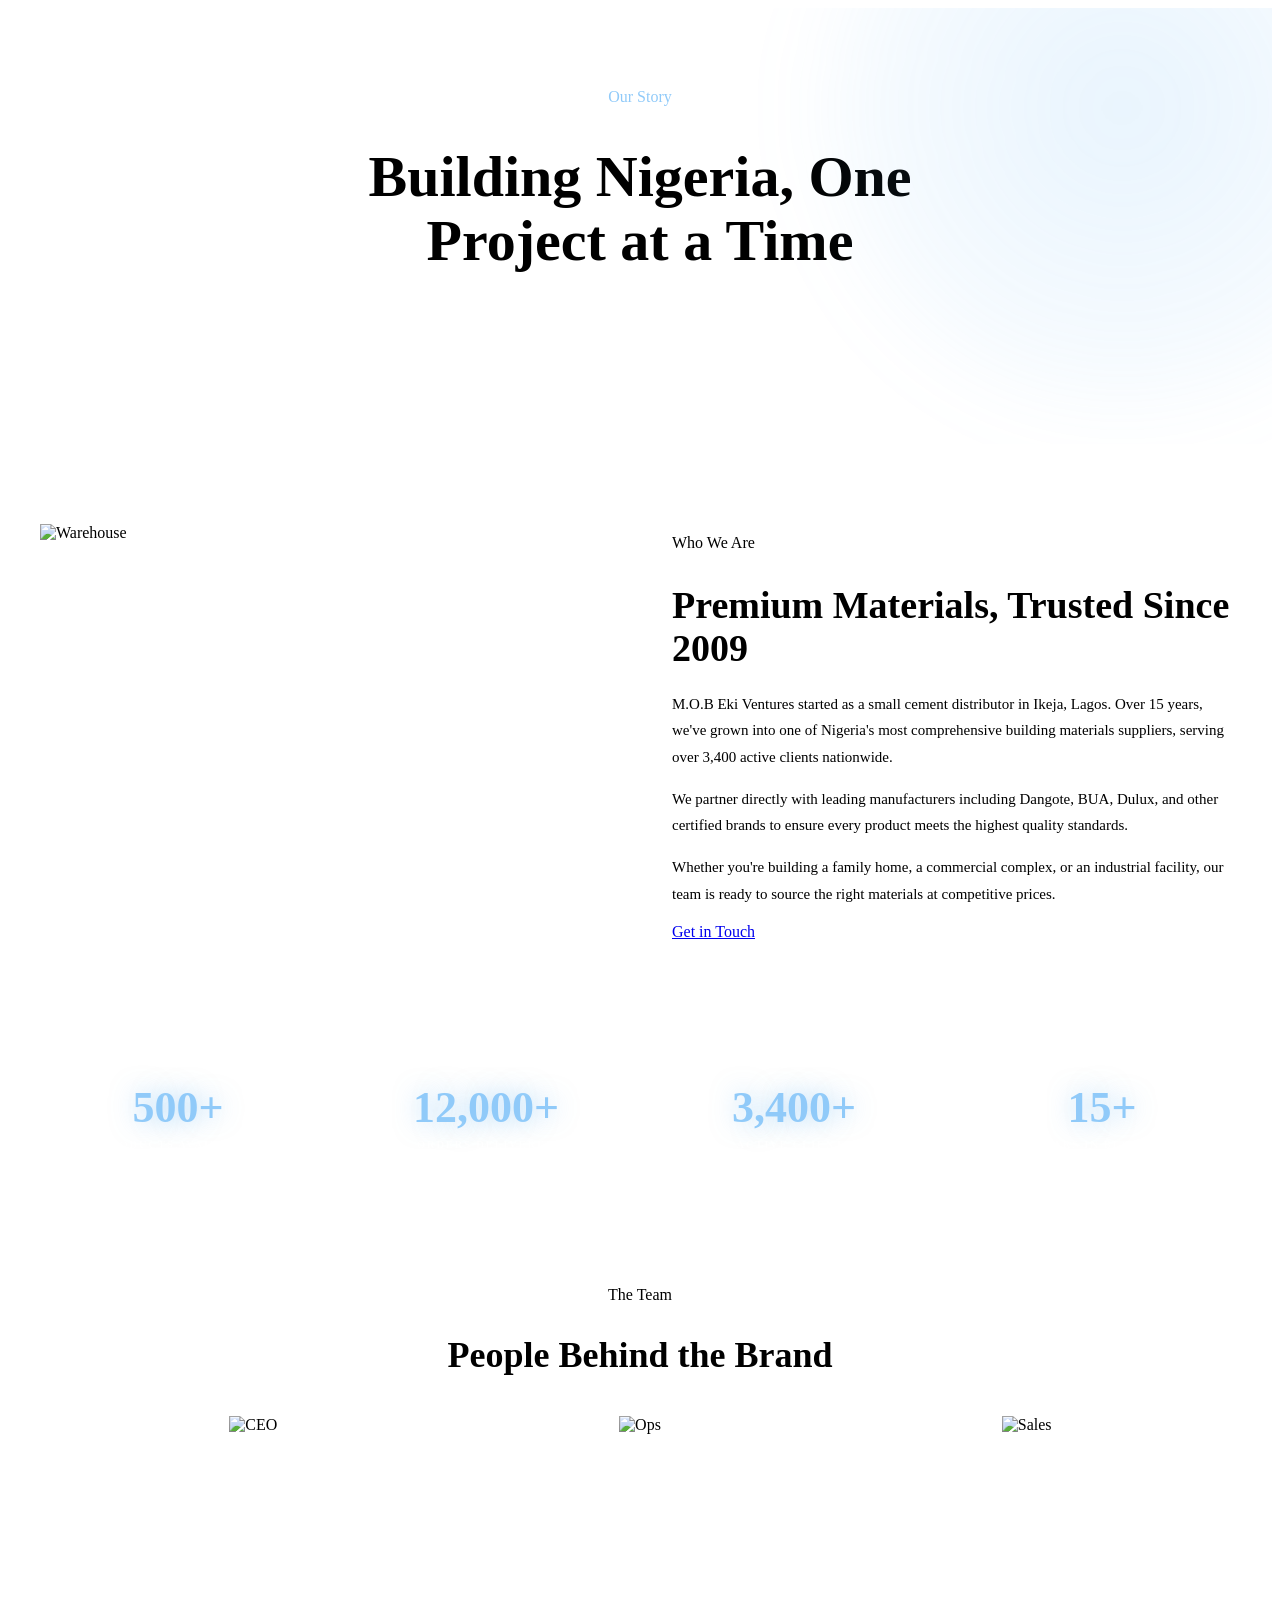
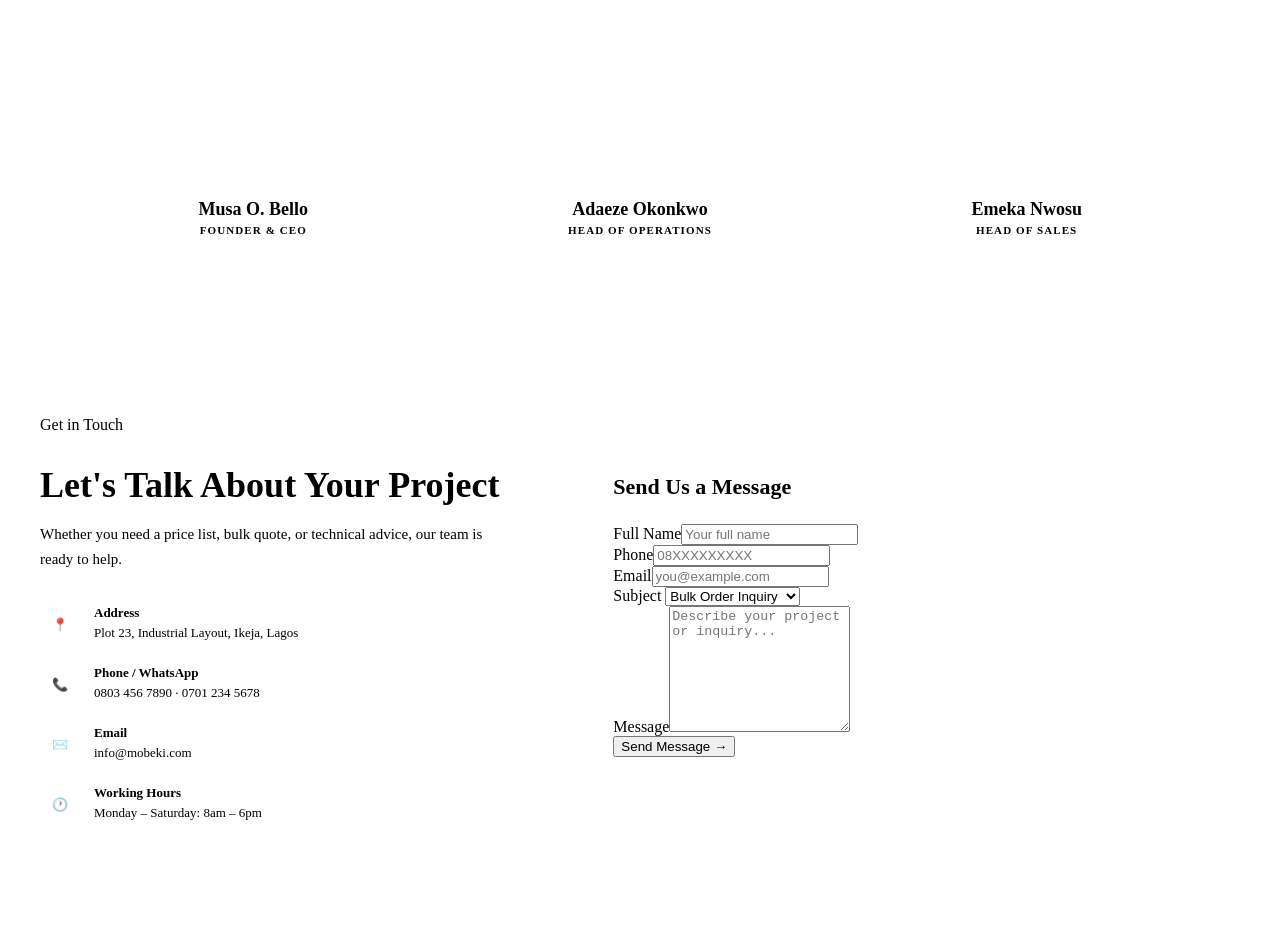
==== public/about.html @ 8f4d7f5a "first commit" ====
<!DOCTYPE html>
<html lang="en">
<head>
  <meta charset="UTF-8">
  <meta name="viewport" content="width=device-width, initial-scale=1.0">
  <title>About Us — M.O.B Eki Ventures</title>
  <link rel="stylesheet" href="../styles/main.css">
  <style>
    .about-hero { background: linear-gradient(135deg,var(--blue-dark) 0%,var(--blue-mid) 100%); padding: 80px 0; position: relative; overflow: hidden; }
    .about-hero-bg { position: absolute; inset: 0; background-image: url('https://images.unsplash.com/photo-1504307651254-35680f356dfd?w=1400&q=80'); background-size: cover; opacity: 0.08; }
    .about-hero-inner { position: relative; max-width: 720px; margin: 0 auto; padding: 0 32px; text-align: center; }
    .about-hero-inner h1 { font-family: var(--font-display); font-size: clamp(34px,5vw,58px); font-weight: 700; color: var(--white); line-height: 1.1; margin-bottom: 20px; }
    .about-hero-inner p { font-size: 16px; color: rgba(255,255,255,0.8); line-height: 1.75; }
    .story-section { padding: 80px 0; background: var(--white); }
    .story-grid { display: grid; grid-template-columns: 1fr 1fr; gap: 64px; align-items: center; max-width: 1280px; margin: 0 auto; padding: 0 32px; }
    .story-img { border-radius: var(--radius-lg); overflow: hidden; aspect-ratio: 4/3; box-shadow: var(--shadow-md); }
    .story-img img { width: 100%; height: 100%; object-fit: cover; }
    .story-content h2 { font-family: var(--font-display); font-size: clamp(26px,3vw,38px); font-weight: 700; margin-bottom: 20px; line-height: 1.15; }
    .story-content p { font-size: 15px; color: var(--text-muted); line-height: 1.75; margin-bottom: 16px; }
    .stats-strip { background: linear-gradient(135deg,var(--blue-dark) 0%,var(--blue) 100%); padding: 56px 0; }
    .stats-strip-inner { display: grid; grid-template-columns: repeat(4,1fr); gap: 32px; max-width: 1280px; margin: 0 auto; padding: 0 32px; text-align: center; }
    .stat-item-num { font-size: 44px; font-weight: 800; color: #90caf9; line-height: 1; margin-bottom: 8px; }
    .stat-item-label { font-size: 11px; font-weight: 700; letter-spacing: .14em; text-transform: uppercase; color: rgba(255,255,255,0.7); }
    .team-section { padding: 80px 0; background: var(--light-bg); }
    .team-grid { display: grid; grid-template-columns: repeat(3,1fr); gap: 24px; max-width: 1280px; margin: 0 auto; padding: 0 32px; }
    .team-card { background: var(--white); border: 1.5px solid var(--border); border-radius: var(--radius-lg); overflow: hidden; text-align: center; transition: all .25s cubic-bezier(.34,1.56,.64,1); }
    .team-card:hover { transform: translateY(-6px); box-shadow: var(--shadow-md); border-color: var(--blue-light); }
    .team-card-img { aspect-ratio: 1; overflow: hidden; background: var(--blue-pale); }
    .team-card-img img { width: 100%; height: 100%; object-fit: cover; transition: transform .4s; }
    .team-card:hover .team-card-img img { transform: scale(1.06); }
    .team-card-body { padding: 20px; }
    .team-name { font-family: var(--font-display); font-size: 18px; font-weight: 700; margin-bottom: 4px; }
    .team-role { font-size: 11px; font-weight: 700; letter-spacing: .1em; text-transform: uppercase; color: var(--blue-mid); }
    .contact-section { padding: 80px 0; background: var(--white); }
    .contact-grid { display: grid; grid-template-columns: 1fr 1.4fr; gap: 64px; max-width: 1280px; margin: 0 auto; padding: 0 32px; }
    .contact-info h2 { font-family: var(--font-display); font-size: 36px; font-weight: 700; margin-bottom: 16px; }
    .contact-info p { font-size: 15px; color: var(--text-muted); line-height: 1.7; margin-bottom: 32px; }
    .contact-detail { display: flex; gap: 14px; margin-bottom: 20px; align-items: flex-start; }
    .contact-icon { font-size: 20px; flex-shrink: 0; width: 40px; height: 40px; background: var(--blue-pale); border-radius: 50%; display: flex; align-items: center; justify-content: center; }
    .contact-detail strong { display: block; font-size: 13px; font-weight: 700; margin-bottom: 2px; color: var(--text-dark); }
    .contact-detail span { font-size: 13px; color: var(--text-muted); }
    .contact-form { background: var(--white); border: 1.5px solid var(--border); border-radius: var(--radius-lg); padding: 36px; box-shadow: var(--shadow-sm); }
    .contact-form h3 { font-family: var(--font-display); font-size: 22px; font-weight: 700; margin-bottom: 24px; }
    textarea.form-input { min-height: 120px; resize: vertical; }
    /* Hero orbs */
    .about-hero{position:relative;overflow:hidden}
    .about-hero::after{content:'';position:absolute;width:600px;height:600px;background:radial-gradient(circle,rgba(100,181,246,.15),transparent);border-radius:50%;top:-200px;right:-150px;filter:blur(40px);pointer-events:none}
    /* Story img 3D */
    .story-img{transition:transform .4s,box-shadow .4s;transform-style:preserve-3d}
    .story-img:hover{transform:perspective(800px) rotateY(-4deg) rotateX(2deg) scale(1.01);box-shadow:var(--shadow-3d)}
    /* Stats strip enhanced */
    .stats-strip{position:relative;overflow:hidden}
    .stats-strip::before{content:'';position:absolute;inset:0;background:url("data:image/svg+xml,%3Csvg width='60' height='60' viewBox='0 0 60 60' xmlns='http://www.w3.org/2000/svg'%3E%3Cg fill='none'%3E%3Cg fill='%23ffffff' fill-opacity='0.03'%3E%3Cpath d='M36 34v-4h-2v4h-4v2h4v4h2v-4h4v-2h-4zm0-30V0h-2v4h-4v2h4v4h2V6h4V4h-4z'/%3E%3C/g%3E%3C/g%3E%3C/svg%3E")}
    .stat-item-num{text-shadow:0 0 24px rgba(100,181,246,.5)}
    /* Team cards 3D */
    .team-card{transform-style:preserve-3d}
    .team-card:hover{transform:translateY(-10px) rotateX(4deg) scale(1.02);box-shadow:var(--shadow-3d)}
    /* Contact icon 3D */
    .contact-icon{transition:transform .3s cubic-bezier(.34,1.56,.64,1),box-shadow .3s}
    .contact-detail:hover .contact-icon{transform:perspective(300px) rotateY(15deg) scale(1.1);box-shadow:0 4px 16px rgba(21,101,192,.25)}
    /* Contact form glass */
    .contact-form{backdrop-filter:blur(16px);background:rgba(255,255,255,.92)}

  </style>
</head>
<body>
<div id="site-header"></div>
<div class="about-hero">
  <div class="about-hero-bg"></div>
  <div class="about-hero-inner">
    <span class="section-label" style="color:#90caf9;justify-content:center;display:flex;margin-bottom:12px">Our Story</span>
    <h1>Building Nigeria, One Project at a Time</h1>
    <p>Since 2009, M.O.B Eki Ventures has been the trusted partner for construction professionals and homebuilders across Nigeria.</p>
  </div>
</div>
<section class="story-section">
  <div class="story-grid">
    <div class="story-img"><img src="https://images.unsplash.com/photo-1504328345606-18bbc8c9d7d1?w=700&q=80" alt="Warehouse"></div>
    <div class="story-content">
      <span class="section-label">Who We Are</span>
      <h2>Premium Materials, Trusted Since 2009</h2>
      <p>M.O.B Eki Ventures started as a small cement distributor in Ikeja, Lagos. Over 15 years, we've grown into one of Nigeria's most comprehensive building materials suppliers, serving over 3,400 active clients nationwide.</p>
      <p>We partner directly with leading manufacturers including Dangote, BUA, Dulux, and other certified brands to ensure every product meets the highest quality standards.</p>
      <p>Whether you're building a family home, a commercial complex, or an industrial facility, our team is ready to source the right materials at competitive prices.</p>
      <a href="#contact" class="btn btn-primary" style="margin-top:8px">Get in Touch</a>
    </div>
  </div>
</section>
<section class="stats-strip">
  <div class="stats-strip-inner">
    <div><div class="stat-item-num">500+</div><div class="stat-item-label">Products Available</div></div>
    <div><div class="stat-item-num">12,000+</div><div class="stat-item-label">Orders Delivered</div></div>
    <div><div class="stat-item-num">3,400+</div><div class="stat-item-label">Active Clients</div></div>
    <div><div class="stat-item-num">15+</div><div class="stat-item-label">Years in Business</div></div>
  </div>
</section>
<section class="team-section">
  <div style="max-width:1280px;margin:0 auto;padding:0 32px">
    <div style="text-align:center;margin-bottom:40px">
      <span class="section-label">The Team</span>
      <h2 style="font-family:var(--font-display);font-size:36px;font-weight:700">People Behind the Brand</h2>
    </div>
    <div class="team-grid">
      <div class="team-card"><div class="team-card-img"><img src="https://images.unsplash.com/photo-1507003211169-0a1dd7228f2d?w=400&q=80" alt="CEO"></div><div class="team-card-body"><div class="team-name">Musa O. Bello</div><div class="team-role">Founder & CEO</div></div></div>
      <div class="team-card"><div class="team-card-img"><img src="https://images.unsplash.com/photo-1573497019940-1c28c88b4f3e?w=400&q=80" alt="Ops"></div><div class="team-card-body"><div class="team-name">Adaeze Okonkwo</div><div class="team-role">Head of Operations</div></div></div>
      <div class="team-card"><div class="team-card-img"><img src="https://images.unsplash.com/photo-1472099645785-5658abf4ff4e?w=400&q=80" alt="Sales"></div><div class="team-card-body"><div class="team-name">Emeka Nwosu</div><div class="team-role">Head of Sales</div></div></div>
    </div>
  </div>
</section>
<section class="contact-section" id="contact">
  <div class="contact-grid">
    <div class="contact-info">
      <span class="section-label">Get in Touch</span>
      <h2>Let's Talk About Your Project</h2>
      <p>Whether you need a price list, bulk quote, or technical advice, our team is ready to help.</p>
      <div class="contact-detail"><span class="contact-icon">📍</span><div><strong>Address</strong><span>Plot 23, Industrial Layout, Ikeja, Lagos</span></div></div>
      <div class="contact-detail"><span class="contact-icon">📞</span><div><strong>Phone / WhatsApp</strong><span>0803 456 7890 · 0701 234 5678</span></div></div>
      <div class="contact-detail"><span class="contact-icon">✉️</span><div><strong>Email</strong><span>info@mobeki.com</span></div></div>
      <div class="contact-detail"><span class="contact-icon">🕐</span><div><strong>Working Hours</strong><span>Monday – Saturday: 8am – 6pm</span></div></div>
    </div>
    <div class="contact-form">
      <h3>Send Us a Message</h3>
      <div class="form-row">
        <div class="form-group"><label class="form-label">Full Name</label><input class="form-input" id="c-name" placeholder="Your full name"></div>
        <div class="form-group"><label class="form-label">Phone</label><input class="form-input" id="c-phone" placeholder="08XXXXXXXXX"></div>
      </div>
      <div class="form-group"><label class="form-label">Email</label><input class="form-input" id="c-email" type="email" placeholder="you@example.com"></div>
      <div class="form-group"><label class="form-label">Subject</label>
        <select class="form-input"><option>Bulk Order Inquiry</option><option>Price Quote</option><option>Product Availability</option><option>Delivery Info</option><option>Other</option></select>
      </div>
      <div class="form-group"><label class="form-label">Message</label><textarea class="form-input" id="c-msg" placeholder="Describe your project or inquiry..."></textarea></div>
      <button class="btn btn-primary btn-full" onclick="submitContact()">Send Message →</button>
    </div>
  </div>
</section>
<div id="site-footer"></div>
<script src="../scripts/main.js"></script>
<script src="../scripts/components.js"></script>
<script>
  renderHeader('../'); renderFooter('../');
  function submitContact() {
    const name = document.getElementById('c-name').value.trim();
    const email = document.getElementById('c-email').value.trim();
    if (!name || !email) { showToast('Please fill in your name and email'); return; }
    showToast("Message sent! We'll respond within 24 hours.");
    ['c-name','c-phone','c-email','c-msg'].forEach(id => document.getElementById(id).value = '');
  }
</script>
</body>
</html>
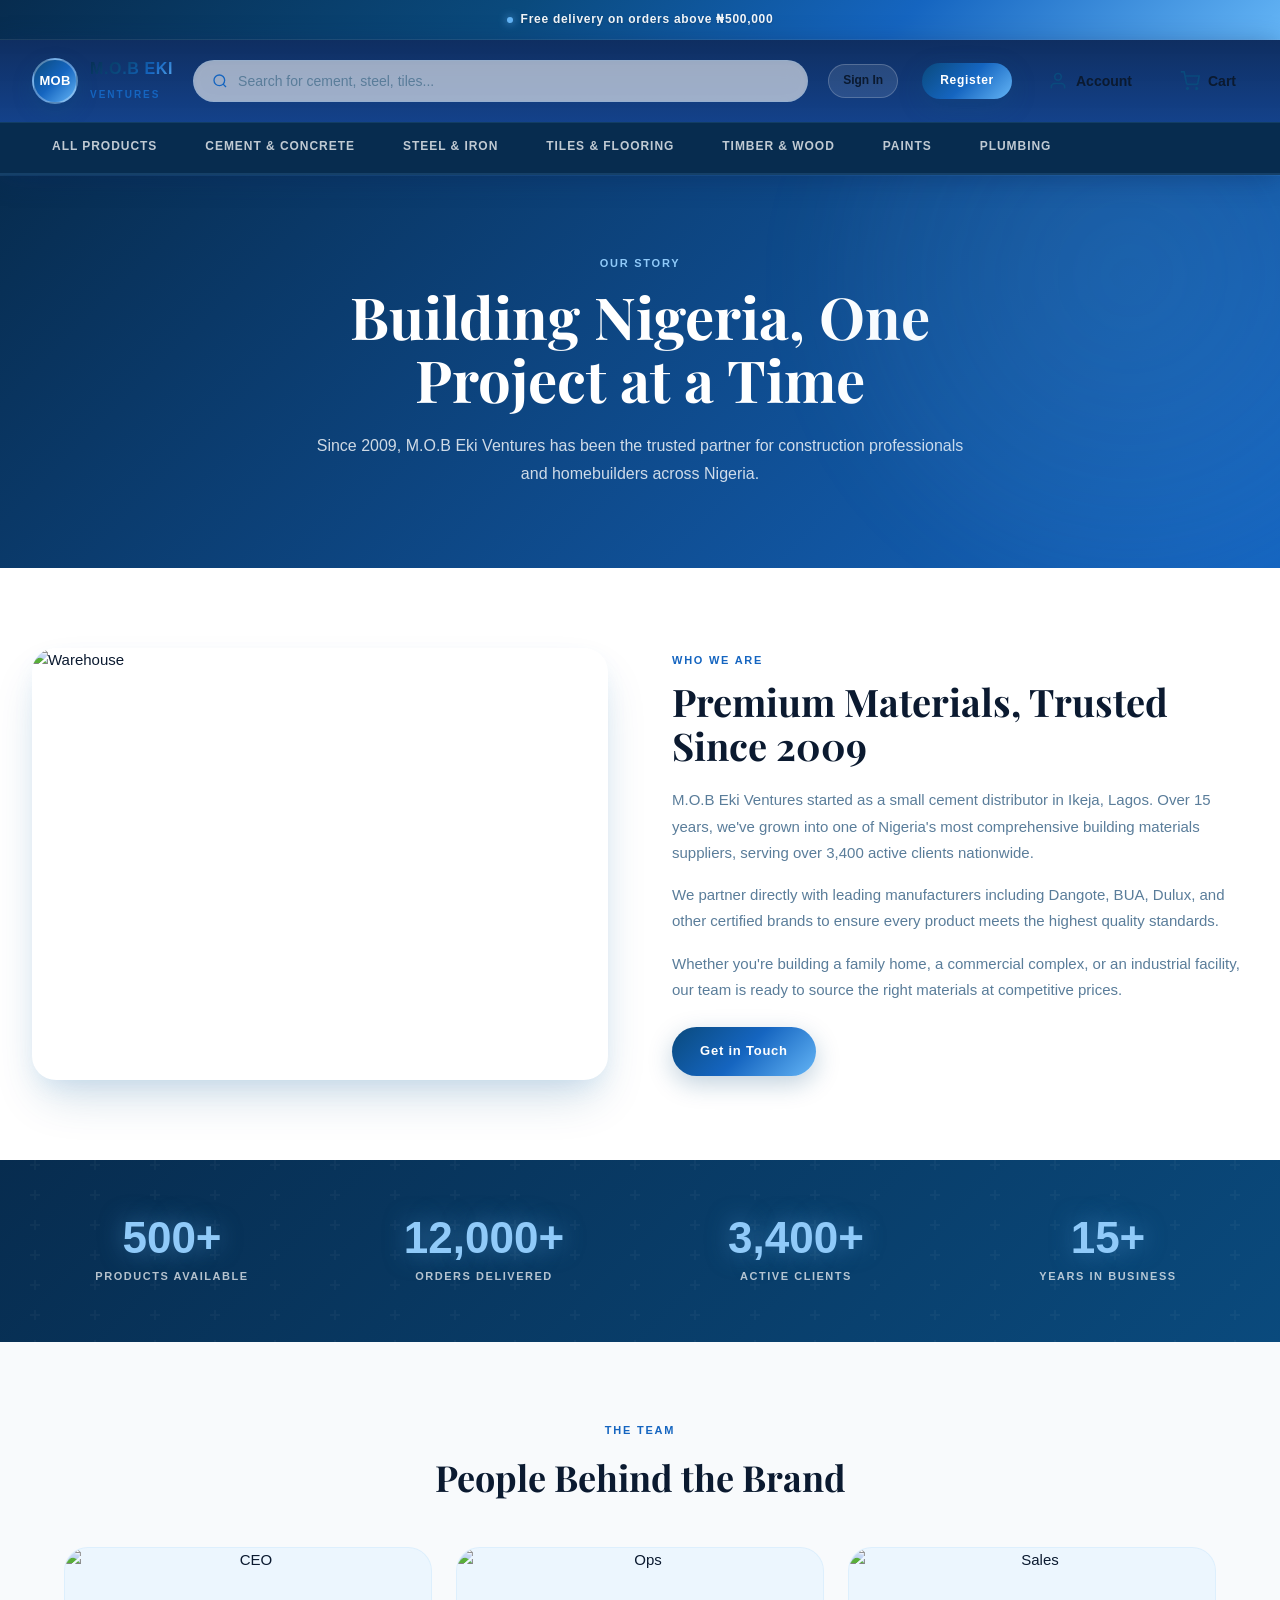
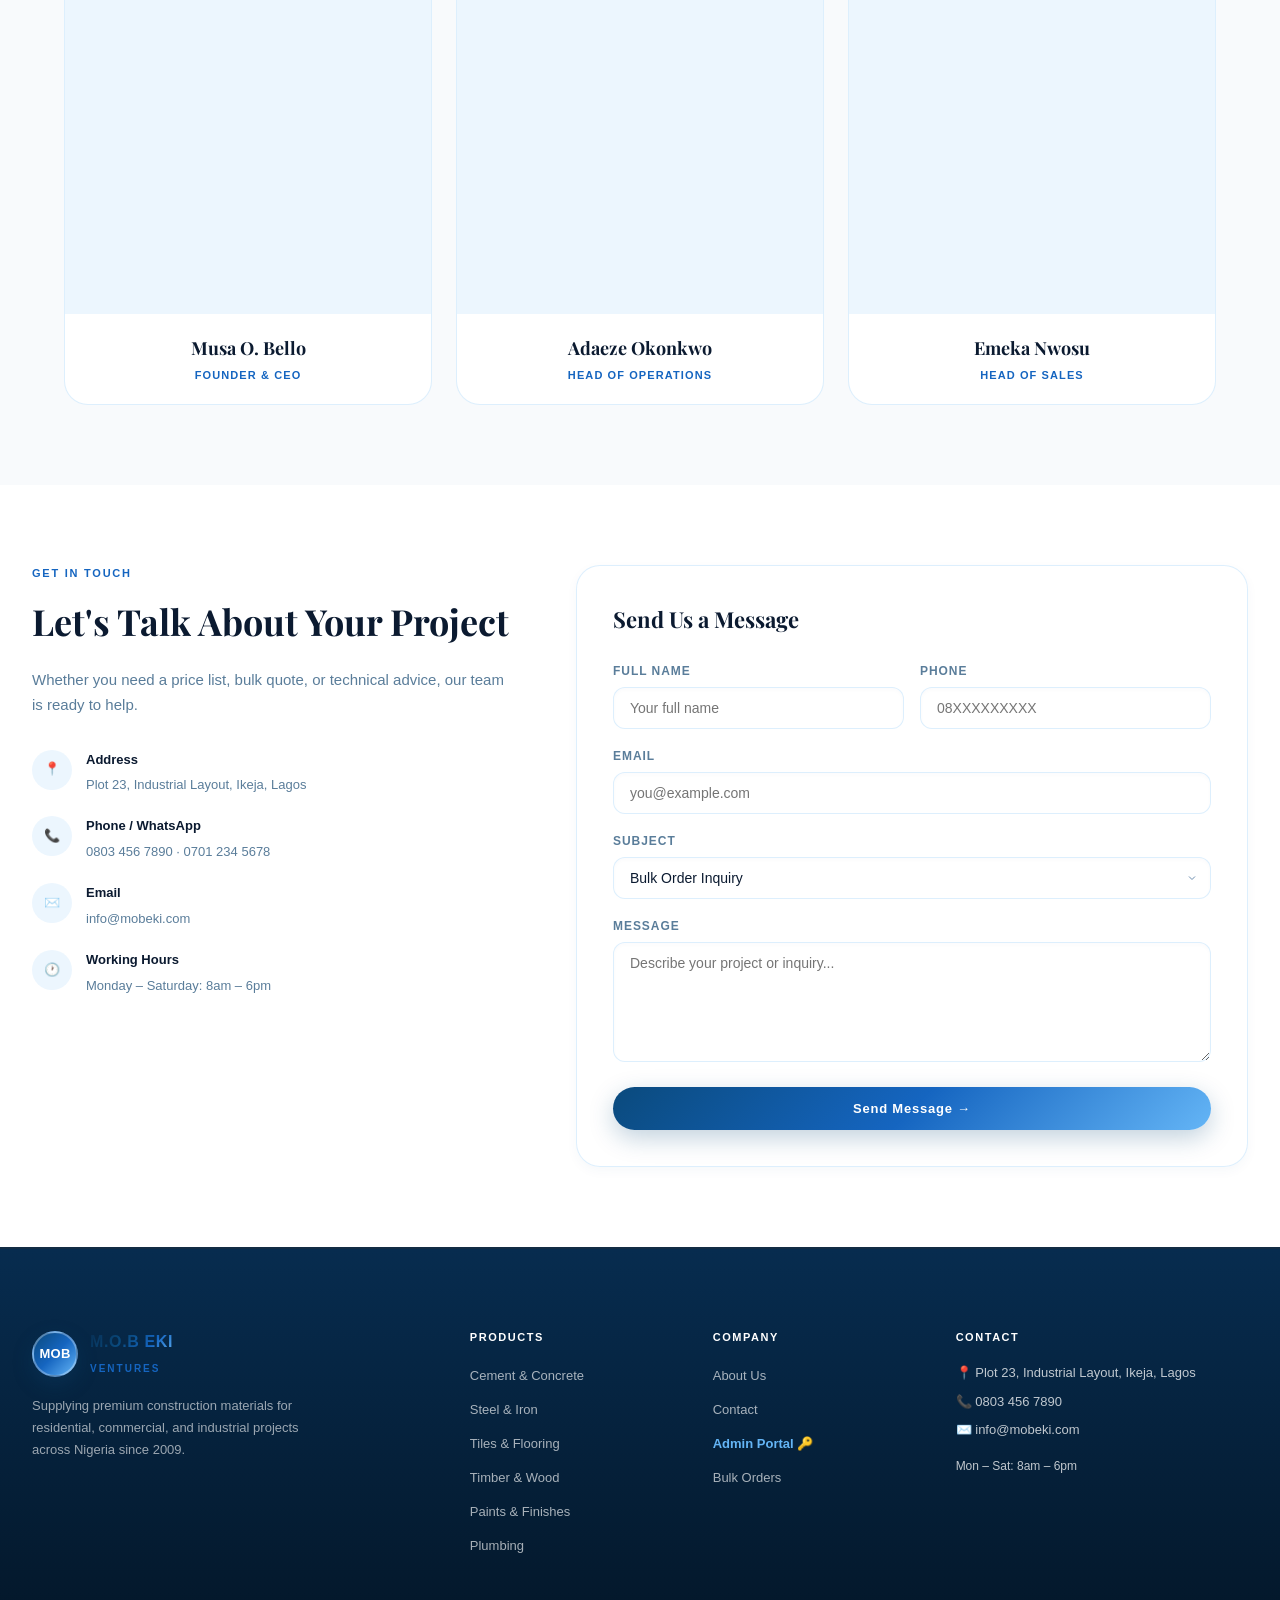
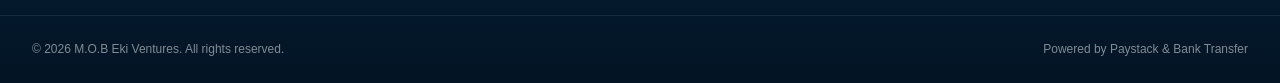
==== commit 198dfc6b: "Fix broken relative paths and storefront links" ====
--- a/public/about.html
+++ b/public/about.html
@@ -4,7 +4,7 @@
   <meta charset="UTF-8">
   <meta name="viewport" content="width=device-width, initial-scale=1.0">
   <title>About Us — M.O.B Eki Ventures</title>
-  <link rel="stylesheet" href="../styles/main.css">
+  <link rel="stylesheet" href="styles/main.css">
   <style>
     .about-hero { background: linear-gradient(135deg,var(--blue-dark) 0%,var(--blue-mid) 100%); padding: 80px 0; position: relative; overflow: hidden; }
     .about-hero-bg { position: absolute; inset: 0; background-image: url('https://images.unsplash.com/photo-1504307651254-35680f356dfd?w=1400&q=80'); background-size: cover; opacity: 0.08; }
@@ -134,10 +134,10 @@
   </div>
 </section>
 <div id="site-footer"></div>
-<script src="../scripts/main.js"></script>
-<script src="../scripts/components.js"></script>
+<script src="scripts/main.js"></script>
+<script src="scripts/components.js"></script>
 <script>
-  renderHeader('../'); renderFooter('../');
+  renderHeader(''); renderFooter('');
   function submitContact() {
     const name = document.getElementById('c-name').value.trim();
     const email = document.getElementById('c-email').value.trim();
--- a/public/styles/main.css
+++ b/public/styles/main.css
@@ -0,0 +1,1528 @@
+@import url('https://fonts.googleapis.com/css2?family=Playfair+Display:ital,wght@0,400;0,700;1,400;1,700&family=DM+Sans:wght@300;400;500;600;700&display=swap');
+
+/* ── VARIABLES ── */
+:root {
+  --ocean:      #0A2A5E;
+  --blue-dark:  #0A4A7D;
+  --blue:       #1565C0;
+  --blue-mid:   #1976D2;
+  --blue-light: #42A5F5;
+  --cyan:       #64B5F6;
+  --cyan-bright:#90CAF9;
+  --blue-pale:  #E3F2FD;
+  --blue-bg:    #EBF4FF;
+  --white:      #FFFFFF;
+  --light-bg:   #F0F7FF;
+  --card-bg:    rgba(255,255,255,0.85);
+  --text-dark:  #0A1929;
+  --text-mid:   #1A3A5C;
+  --text-muted: #5B8DB8;
+  --border:     rgba(100,181,246,0.25);
+  --border-light: rgba(144,202,249,0.15);
+  --success:    #1B6E3A;
+  --danger:     #B71C1C;
+  --shadow-sm:  0 4px 16px rgba(10,74,125,0.08), 0 1px 4px rgba(10,74,125,0.04);
+  --shadow:     0 8px 32px rgba(10,74,125,0.14), 0 2px 8px rgba(10,74,125,0.06);
+  --shadow-md:  0 16px 48px rgba(10,74,125,0.18), 0 4px 16px rgba(10,74,125,0.08);
+  --shadow-3d:  0 20px 60px rgba(10,74,125,0.22), 0 8px 24px rgba(10,74,125,0.12), 0 2px 6px rgba(10,74,125,0.06);
+  --glow:       0 0 20px rgba(100,181,246,0.4), 0 0 40px rgba(100,181,246,0.15);
+  --glow-strong:0 0 30px rgba(100,181,246,0.6), 0 0 60px rgba(100,181,246,0.25);
+  --font-display:'Playfair Display', Georgia, serif;
+  --font-body:  'DM Sans', system-ui, sans-serif;
+  --radius:     10px;
+  --radius-md:  16px;
+  --radius-lg:  24px;
+  --radius-xl:  32px;
+  --radius-pill:999px;
+  --glass:      rgba(255,255,255,0.12);
+  --glass-border:rgba(255,255,255,0.2);
+}
+
+/* ── RESET ── */
+*,*::before,*::after{box-sizing:border-box;margin:0;padding:0}
+html{scroll-behavior:smooth}
+body{font-family:var(--font-body);font-size:15px;color:var(--text-dark);background:var(--light-bg);line-height:1.6;overflow-x:hidden}
+a{text-decoration:none;color:inherit}
+img{display:block;max-width:100%}
+ul{list-style:none}
+button{cursor:pointer;font-family:var(--font-body);border:none;background:none}
+input,select,textarea{font-family:var(--font-body)}
+
+/* ── KEYFRAMES ── */
+@keyframes float{0%,100%{transform:translateY(0) rotate(0deg)}33%{transform:translateY(-18px) rotate(2deg)}66%{transform:translateY(-8px) rotate(-1deg)}}
+@keyframes float2{0%,100%{transform:translateY(0) rotate(0deg)}50%{transform:translateY(-24px) rotate(3deg)}}
+@keyframes float3{0%,100%{transform:translateY(0)}40%{transform:translateY(-12px)}80%{transform:translateY(-20px)}}
+@keyframes pulse-glow{0%,100%{box-shadow:var(--glow)}50%{box-shadow:var(--glow-strong)}}
+@keyframes pulse-dot{0%,100%{transform:scale(1);opacity:1}50%{transform:scale(1.4);opacity:.7}}
+@keyframes orb-drift{0%{transform:translate(0,0) scale(1)}25%{transform:translate(30px,-20px) scale(1.1)}50%{transform:translate(-20px,30px) scale(.95)}75%{transform:translate(20px,10px) scale(1.05)}100%{transform:translate(0,0) scale(1)}}
+@keyframes orb-drift2{0%{transform:translate(0,0) scale(1)}33%{transform:translate(-40px,20px) scale(1.08)}66%{transform:translate(25px,-35px) scale(.92)}100%{transform:translate(0,0) scale(1)}}
+@keyframes shimmer{0%{background-position:-200% center}100%{background-position:200% center}}
+@keyframes slideIn{from{transform:translateX(120%);opacity:0}to{transform:translateX(0);opacity:1}}
+@keyframes slideOut{from{transform:translateX(0);opacity:1}to{transform:translateX(120%);opacity:0}}
+@keyframes fadeUp{from{opacity:0;transform:translateY(28px)}to{opacity:1;transform:translateY(0)}}
+@keyframes rotate3d{0%{transform:perspective(600px) rotateX(0deg) rotateY(0deg)}100%{transform:perspective(600px) rotateX(360deg) rotateY(360deg)}}
+@keyframes badge-pulse{0%,100%{transform:scale(1)}50%{transform:scale(1.06)}}
+
+/* ── UTILITY ── */
+.container{max-width:1280px;margin:0 auto;padding:0 32px}
+.sr-only{position:absolute;width:1px;height:1px;overflow:hidden;clip:rect(0,0,0,0)}
+
+/* ── FLOATING ORBS (background decoration) ── */
+.orb{position:absolute;border-radius:50%;filter:blur(60px);pointer-events:none;z-index:0}
+.orb-1{width:400px;height:400px;background:radial-gradient(circle,rgba(100,181,246,.35) 0%,rgba(21,101,192,.1) 70%);animation:orb-drift 18s ease-in-out infinite}
+.orb-2{width:300px;height:300px;background:radial-gradient(circle,rgba(10,74,125,.4) 0%,rgba(144,202,249,.1) 70%);animation:orb-drift2 22s ease-in-out infinite}
+.orb-3{width:200px;height:200px;background:radial-gradient(circle,rgba(66,165,245,.3) 0%,transparent 70%);animation:orb-drift 14s ease-in-out infinite reverse}
+
+/* ── ANNOUNCE BAR ── */
+.announce-bar{
+  background:linear-gradient(90deg,var(--ocean) 0%,var(--blue-dark) 50%,var(--ocean) 100%);
+  background-size:200% 100%;
+  animation:shimmer 6s linear infinite;
+  color:rgba(255,255,255,.9);font-size:12px;font-weight:600;letter-spacing:.06em;
+  padding:9px 0;display:flex;align-items:center;justify-content:center;gap:8px;
+}
+.announce-bar::before{content:'';width:7px;height:7px;background:#64b5f6;border-radius:50%;animation:pulse-dot 2s ease-in-out infinite;box-shadow:0 0 8px #64b5f6}
+
+/* ── HEADER ── */
+.site-header{
+  background:linear-gradient(180deg,rgba(10,42,94,.98) 0%,rgba(13,71,161,.96) 100%);
+  position:sticky;top:0;z-index:100;
+  box-shadow:0 4px 24px rgba(10,42,94,.4),0 1px 0 rgba(100,181,246,.15);
+  backdrop-filter:blur(20px);
+}
+.header-main{display:flex;align-items:center;gap:20px;padding:14px 32px;max-width:1280px;margin:0 auto}
+
+.logo{display:flex;align-items:center;gap:10px;flex-shrink:0;text-decoration:none;perspective:400px}
+.logo-mark{
+  width:44px;height:44px;
+  background:linear-gradient(135deg,var(--blue-light) 0%,var(--blue-dark) 100%);
+  border:2px solid rgba(255,255,255,.3);
+  border-radius:50%;
+  display:flex;align-items:center;justify-content:center;
+  font-weight:800;font-size:12px;color:#fff;letter-spacing:.02em;
+  box-shadow:0 4px 16px rgba(10,74,125,.5),inset 0 1px 0 rgba(255,255,255,.2);
+  transition:transform .4s cubic-bezier(.34,1.56,.64,1),box-shadow .3s;
+  transform-style:preserve-3d;
+}
+.logo:hover .logo-mark{transform:rotateY(20deg) rotateX(-10deg) scale(1.1);box-shadow:var(--glow),0 8px 24px rgba(10,74,125,.4)}
+.logo-text strong{display:block;font-size:15px;font-weight:700;color:#fff;letter-spacing:.06em}
+.logo-text span{font-size:10px;letter-spacing:.2em;color:rgba(255,255,255,.6);text-transform:uppercase}
+
+.search-bar{
+  flex:1;display:flex;align-items:center;
+  background:rgba(255,255,255,.1);
+  border:1.5px solid rgba(255,255,255,.2);
+  border-radius:var(--radius-pill);
+  padding:0 18px;gap:10px;
+  transition:all .3s cubic-bezier(.34,1.56,.64,1);
+  backdrop-filter:blur(10px);
+}
+.search-bar:focus-within{
+  background:rgba(255,255,255,.18);
+  border-color:rgba(100,181,246,.7);
+  box-shadow:0 0 0 4px rgba(100,181,246,.15),var(--glow);
+  transform:scaleX(1.01);
+}
+.search-bar svg{color:rgba(255,255,255,.55);flex-shrink:0}
+.search-bar input{background:none;border:none;outline:none;color:#fff;font-size:14px;width:100%;padding:11px 0}
+.search-bar input::placeholder{color:rgba(255,255,255,.45)}
+
+.header-actions{display:flex;align-items:center;gap:20px}
+.header-action-btn{display:flex;align-items:center;gap:6px;color:#fff;font-size:14px;font-weight:500;text-decoration:none;transition:all .2s;padding:6px 12px;border-radius:var(--radius-pill)}
+.header-action-btn:hover{background:rgba(255,255,255,.12);color:var(--cyan-bright);transform:translateY(-1px)}
+.header-action-btn svg{width:18px;height:18px}
+.cart-btn{position:relative}
+.cart-badge{position:absolute;top:-7px;right:-9px;background:linear-gradient(135deg,#FF6B35,#FF8C42);color:#fff;font-size:10px;font-weight:800;width:17px;height:17px;border-radius:50%;display:flex;align-items:center;justify-content:center;border:2px solid var(--ocean);box-shadow:0 2px 6px rgba(255,107,53,.5);animation:badge-pulse 2s ease-in-out infinite}
+
+/* ── NAV ── */
+.site-nav{background:rgba(10,42,94,.9);backdrop-filter:blur(12px);border-top:1px solid rgba(100,181,246,.12)}
+.site-nav ul{display:flex;max-width:1280px;margin:0 auto;padding:0 32px}
+.site-nav a{display:block;padding:13px 18px;font-size:12px;font-weight:600;letter-spacing:.08em;text-transform:uppercase;color:rgba(255,255,255,.72);border-bottom:2px solid transparent;transition:all .25s;position:relative;white-space:nowrap}
+.site-nav a::after{content:'';position:absolute;bottom:-2px;left:50%;right:50%;height:2px;background:linear-gradient(90deg,var(--cyan),var(--blue-light));border-radius:2px;transition:all .3s cubic-bezier(.34,1.56,.64,1)}
+.site-nav a:hover::after,.site-nav a.active::after{left:0;right:0}
+.site-nav a:hover,.site-nav a.active{color:#fff;text-shadow:0 0 12px rgba(100,181,246,.6)}
+
+/* ── TRUST BAR ── */
+.trust-bar{
+  background:linear-gradient(90deg,var(--blue-pale) 0%,#dbeeff 50%,var(--blue-pale) 100%);
+  border-bottom:1px solid rgba(100,181,246,.25);
+  padding:13px 0;
+}
+.trust-bar-inner{display:flex;justify-content:space-around;max-width:1280px;margin:0 auto;padding:0 32px}
+.trust-item{
+  display:flex;align-items:center;gap:10px;
+  font-size:11px;font-weight:700;letter-spacing:.08em;text-transform:uppercase;
+  color:var(--blue-mid);
+}
+.trust-item-icon{
+  width:32px;height:32px;
+  background:linear-gradient(135deg,rgba(100,181,246,.25),rgba(21,101,192,.15));
+  border:1px solid rgba(100,181,246,.3);
+  border-radius:10px;
+  display:flex;align-items:center;justify-content:center;font-size:14px;
+  box-shadow:0 2px 8px rgba(21,101,192,.1);
+  transition:transform .3s cubic-bezier(.34,1.56,.64,1),box-shadow .3s;
+  transform-style:preserve-3d;
+}
+.trust-item:hover .trust-item-icon{transform:rotateY(15deg) scale(1.1) translateZ(4px);box-shadow:0 4px 12px rgba(21,101,192,.2)}
+
+/* ── BUTTONS ── */
+.btn{display:inline-flex;align-items:center;gap:8px;padding:12px 26px;font-weight:600;font-size:13px;letter-spacing:.04em;border-radius:var(--radius-pill);transition:all .3s cubic-bezier(.34,1.56,.64,1);cursor:pointer;border:none;text-decoration:none;position:relative;overflow:hidden}
+.btn::before{content:'';position:absolute;inset:0;background:linear-gradient(135deg,rgba(255,255,255,.15),rgba(255,255,255,0));opacity:0;transition:opacity .2s}
+.btn:hover::before{opacity:1}
+.btn-primary{background:linear-gradient(135deg,var(--blue) 0%,var(--blue-mid) 50%,var(--blue-dark) 100%);color:#fff;box-shadow:0 6px 20px rgba(21,101,192,.4),0 2px 6px rgba(21,101,192,.2),inset 0 1px 0 rgba(255,255,255,.2)}
+.btn-primary:hover{transform:translateY(-3px) scale(1.02);box-shadow:0 12px 32px rgba(21,101,192,.5),var(--glow)}
+.btn-dark{background:linear-gradient(135deg,var(--ocean),var(--blue-dark));color:#fff}
+.btn-dark:hover{transform:translateY(-2px);box-shadow:var(--shadow-md)}
+.btn-outline{background:rgba(255,255,255,.08);color:#fff;border:1.5px solid rgba(255,255,255,.4);backdrop-filter:blur(8px)}
+.btn-outline:hover{background:rgba(255,255,255,.16);border-color:#fff;transform:translateY(-2px)}
+.btn-outline-blue{background:transparent;color:var(--blue);border:1.5px solid var(--blue)}
+.btn-outline-blue:hover{background:var(--blue);color:#fff;transform:translateY(-2px);box-shadow:var(--shadow)}
+.btn-sm{padding:8px 18px;font-size:12px}
+.btn-full{width:100%;justify-content:center}
+
+/* ── BADGE ── */
+.badge{display:inline-flex;align-items:center;gap:5px;padding:5px 12px;font-size:10px;font-weight:700;letter-spacing:.08em;text-transform:uppercase;border-radius:var(--radius-pill);position:relative}
+.badge::before{content:'';width:5px;height:5px;border-radius:50%;background:currentColor;animation:pulse-dot 2s ease-in-out infinite;flex-shrink:0}
+.badge-blue{background:linear-gradient(135deg,var(--blue),var(--blue-mid));color:#fff;box-shadow:0 2px 8px rgba(21,101,192,.3)}
+.badge-amber{background:linear-gradient(135deg,var(--blue),var(--blue-mid));color:#fff;box-shadow:0 2px 8px rgba(21,101,192,.3)}
+.badge-success{background:#E8F5E9;color:#2E7D32;border:1px solid #A5D6A7}
+.badge-success::before{background:#2E7D32}
+.badge-transit{background:#E3F2FD;color:var(--blue);border:1px solid #90CAF9}
+.badge-transit::before{background:var(--blue)}
+
+/* ── PRODUCT CARD ── */
+.product-card{
+  background:var(--card-bg);
+  border-radius:var(--radius-lg);
+  overflow:hidden;
+  border:1px solid var(--border);
+  transition:all .4s cubic-bezier(.34,1.56,.64,1);
+  position:relative;
+  transform-style:preserve-3d;
+  perspective:800px;
+  box-shadow:var(--shadow-sm);
+  backdrop-filter:blur(8px);
+}
+.product-card::before{
+  content:'';position:absolute;inset:0;border-radius:var(--radius-lg);
+  background:linear-gradient(135deg,rgba(255,255,255,.6) 0%,rgba(255,255,255,0) 60%);
+  pointer-events:none;z-index:1;opacity:0;transition:opacity .3s
+}
+.product-card:hover{
+  transform:translateY(-12px) rotateX(3deg) rotateY(-2deg) scale(1.02);
+  box-shadow:var(--shadow-3d);
+  border-color:rgba(100,181,246,.5);
+}
+.product-card:hover::before{opacity:1}
+
+.product-card-img{position:relative;aspect-ratio:4/3;overflow:hidden;background:linear-gradient(135deg,var(--blue-pale),#dbeeff)}
+.product-card-img img{width:100%;height:100%;object-fit:cover;transition:transform .5s cubic-bezier(.25,.46,.45,.94)}
+.product-card:hover .product-card-img img{transform:scale(1.08) translateZ(0)}
+.product-card-img .badge{position:absolute;top:12px;left:12px;z-index:2}
+
+.product-card-body{padding:16px 18px 18px;position:relative;z-index:2}
+.product-card-cat{display:flex;align-items:center;gap:6px;font-size:11px;font-weight:700;letter-spacing:.1em;text-transform:uppercase;color:var(--blue-mid);margin-bottom:6px}
+.product-card-cat::before{content:'';width:6px;height:6px;border-radius:50%;background:linear-gradient(135deg,var(--blue-light),var(--cyan));flex-shrink:0;box-shadow:0 0 6px rgba(100,181,246,.6)}
+.product-card-name{font-size:16px;font-weight:700;color:var(--text-dark);margin-bottom:8px;line-height:1.3}
+.product-card-stars{display:flex;align-items:center;gap:6px;margin-bottom:10px}
+.stars{color:var(--blue-light);font-size:14px;letter-spacing:1px;text-shadow:0 0 8px rgba(66,165,245,.5)}
+.review-count{font-size:12px;color:var(--text-muted)}
+.product-card-price{display:flex;align-items:baseline;gap:6px;margin-bottom:14px}
+.price-main{font-size:22px;font-weight:800;color:var(--text-dark);background:linear-gradient(135deg,var(--blue-dark),var(--blue-mid));-webkit-background-clip:text;-webkit-text-fill-color:transparent;background-clip:text}
+.price-unit{font-size:13px;color:var(--text-muted)}
+
+.btn-add-cart{
+  width:100%;
+  background:linear-gradient(135deg,var(--blue) 0%,var(--blue-mid) 100%);
+  color:#fff;padding:12px;font-size:13px;font-weight:700;letter-spacing:.04em;
+  border-radius:var(--radius-pill);border:none;cursor:pointer;
+  transition:all .3s cubic-bezier(.34,1.56,.64,1);
+  text-align:center;
+  box-shadow:0 4px 14px rgba(21,101,192,.3),inset 0 1px 0 rgba(255,255,255,.15);
+  position:relative;overflow:hidden;
+}
+.btn-add-cart::after{content:'';position:absolute;inset:0;background:linear-gradient(180deg,rgba(255,255,255,.15) 0%,rgba(255,255,255,0) 100%)}
+.btn-add-cart:hover{transform:translateY(-3px) scale(1.02);box-shadow:0 8px 24px rgba(21,101,192,.45),var(--glow)}
+
+.btn-view{padding:10px 16px;border:1.5px solid var(--border);border-radius:var(--radius-pill);font-size:12px;font-weight:600;color:var(--text-mid);cursor:pointer;transition:all .3s;background:rgba(255,255,255,.6);text-decoration:none;display:inline-flex;align-items:center;backdrop-filter:blur(6px)}
+.btn-view:hover{background:var(--blue);color:#fff;border-color:var(--blue);transform:translateY(-2px);box-shadow:var(--shadow)}
+.product-card-actions{display:flex;gap:8px}
+
+/* ── CATEGORY CARD ── */
+.cat-card{
+  background:rgba(255,255,255,.85);
+  border:1px solid var(--border);
+  border-radius:var(--radius-lg);
+  padding:22px 16px;
+  cursor:pointer;
+  transition:all .35s cubic-bezier(.34,1.56,.64,1);
+  text-decoration:none;display:block;
+  transform-style:preserve-3d;
+  backdrop-filter:blur(8px);
+  box-shadow:var(--shadow-sm);
+}
+.cat-card:hover{
+  border-color:rgba(100,181,246,.6);
+  transform:translateY(-8px) rotateX(4deg) scale(1.03);
+  box-shadow:var(--shadow-3d);
+  background:#fff;
+}
+.cat-card-icon{font-size:30px;margin-bottom:12px;display:block;transition:transform .3s;filter:drop-shadow(0 2px 4px rgba(21,101,192,.2))}
+.cat-card:hover .cat-card-icon{transform:scale(1.15) translateZ(8px)}
+.cat-card-name{font-size:14px;font-weight:700;color:var(--text-dark);margin-bottom:4px}
+.cat-card-count{font-size:12px;color:var(--text-muted)}
+
+/* ── FOOTER ── */
+.site-footer{background:linear-gradient(180deg,var(--ocean) 0%,#040e20 100%);color:rgba(255,255,255,.72);padding:60px 0 0}
+.footer-grid{display:grid;grid-template-columns:2fr 1fr 1fr 1.5fr;gap:48px;max-width:1280px;margin:0 auto;padding:0 32px 48px;border-bottom:1px solid rgba(255,255,255,.08)}
+.footer-brand p{font-size:13px;line-height:1.75;margin-top:16px;max-width:280px;color:rgba(255,255,255,.6)}
+.footer-col h4{font-size:11px;font-weight:700;letter-spacing:.16em;text-transform:uppercase;color:#fff;margin-bottom:16px}
+.footer-col ul li{margin-bottom:10px}
+.footer-col ul a{font-size:13px;color:rgba(255,255,255,.6);transition:all .2s}
+.footer-col ul a:hover{color:var(--cyan-bright);text-shadow:0 0 8px rgba(144,202,249,.4);padding-left:4px}
+.footer-contact p{font-size:13px;margin-bottom:8px}
+.footer-contact strong{color:#fff}
+.footer-bottom{max-width:1280px;margin:0 auto;padding:20px 32px;display:flex;justify-content:space-between;align-items:center;font-size:12px;color:rgba(255,255,255,.4)}
+
+/* ── FORMS ── */
+.form-group{margin-bottom:18px}
+.form-label{display:block;font-size:12px;font-weight:600;letter-spacing:.08em;text-transform:uppercase;color:var(--text-muted);margin-bottom:6px}
+.form-input{
+  width:100%;padding:11px 16px;
+  border:1.5px solid rgba(100,181,246,.3);
+  border-radius:var(--radius);
+  background:rgba(255,255,255,.8);
+  font-size:14px;color:var(--text-dark);outline:none;
+  transition:all .25s;
+  backdrop-filter:blur(4px);
+}
+.form-input:focus{
+  border-color:var(--blue-light);
+  background:#fff;
+  box-shadow:0 0 0 4px rgba(66,165,245,.12),0 0 12px rgba(66,165,245,.08);
+  transform:translateY(-1px);
+}
+.form-row{display:grid;grid-template-columns:1fr 1fr;gap:16px}
+select.form-input{appearance:none;background-image:url("data:image/svg+xml,%3Csvg xmlns='http://www.w3.org/2000/svg' width='12' height='12' viewBox='0 0 24 24' fill='none' stroke='%235B8DB8' stroke-width='2'%3E%3Cpath d='M6 9l6 6 6-6'/%3E%3C/svg%3E");background-repeat:no-repeat;background-position:right 14px center;padding-right:40px}
+
+/* ── ACCOUNT LAYOUT ── */
+.account-layout{display:grid;grid-template-columns:260px 1fr;gap:28px;max-width:1280px;margin:0 auto;padding:36px 32px;min-height:calc(100vh - 220px)}
+.account-sidebar{
+  background:rgba(255,255,255,.85);
+  border:1px solid var(--border);
+  border-radius:var(--radius-lg);
+  padding:8px 0;height:fit-content;
+  position:sticky;top:100px;
+  box-shadow:var(--shadow);
+  backdrop-filter:blur(16px);
+}
+.account-nav-item{display:flex;align-items:center;gap:10px;padding:12px 20px;font-size:14px;font-weight:500;color:var(--text-mid);cursor:pointer;transition:all .2s;border-left:3px solid transparent;text-decoration:none}
+.account-nav-item svg{width:16px;height:16px;color:var(--text-muted);transition:transform .3s}
+.account-nav-item:hover{background:var(--blue-pale);color:var(--blue);transform:translateX(3px)}
+.account-nav-item:hover svg{transform:scale(1.15)}
+.account-nav-item.active{background:linear-gradient(90deg,rgba(21,101,192,.08),rgba(21,101,192,.03));color:var(--blue);border-left-color:var(--blue);font-weight:600}
+.account-nav-item.active svg{color:var(--blue)}
+.account-nav-divider{border:none;border-top:1px solid var(--border);margin:8px 0}
+.account-nav-item.signout{color:var(--text-muted)}
+.account-content h2{font-family:var(--font-display);font-size:28px;font-weight:700;margin-bottom:24px;color:var(--text-dark);background:linear-gradient(135deg,var(--ocean),var(--blue-mid));-webkit-background-clip:text;-webkit-text-fill-color:transparent;background-clip:text}
+
+/* ── PAGE HERO ── */
+.page-hero{
+  background:linear-gradient(135deg,var(--ocean) 0%,var(--blue-dark) 40%,var(--blue-mid) 100%);
+  padding:48px 0;position:relative;overflow:hidden;
+}
+.page-hero::before{content:'';position:absolute;inset:0;background:url("data:image/svg+xml,%3Csvg width='60' height='60' viewBox='0 0 60 60' xmlns='http://www.w3.org/2000/svg'%3E%3Cg fill='none' fill-rule='evenodd'%3E%3Cg fill='%23ffffff' fill-opacity='0.03'%3E%3Cpath d='M36 34v-4h-2v4h-4v2h4v4h2v-4h4v-2h-4zm0-30V0h-2v4h-4v2h4v4h2V6h4V4h-4zM6 34v-4H4v4H0v2h4v4h2v-4h4v-2H6zM6 4V0H4v4H0v2h4v4h2V6h4V4H6z'/%3E%3C/g%3E%3C/g%3E%3C/svg%3E")}
+.page-hero-inner{max-width:1280px;margin:0 auto;padding:0 32px;position:relative;z-index:1}
+.page-hero-label{font-size:11px;font-weight:700;letter-spacing:.18em;text-transform:uppercase;color:var(--cyan-bright);margin-bottom:8px;display:block;text-shadow:0 0 12px rgba(144,202,249,.5)}
+.page-hero h1{font-family:var(--font-display);font-size:36px;font-weight:700;color:#fff;text-shadow:0 2px 16px rgba(10,42,94,.4)}
+.page-hero p{font-size:14px;color:rgba(255,255,255,.7);margin-top:6px}
+
+/* ── SECTION LABELS ── */
+.section-label{font-size:11px;font-weight:700;letter-spacing:.18em;text-transform:uppercase;color:var(--blue-mid);display:block;margin-bottom:10px}
+.section-title{font-family:var(--font-display);font-size:clamp(26px,3vw,38px);font-weight:700;color:var(--text-dark);line-height:1.15}
+.view-all{font-size:13px;font-weight:600;color:var(--blue);text-decoration:none;display:flex;align-items:center;gap:6px;white-space:nowrap;transition:all .2s}
+.view-all:hover{color:var(--blue-dark);transform:translateX(3px)}
+
+/* ── TOAST ── */
+.toast-container{position:fixed;bottom:24px;right:24px;z-index:9999;display:flex;flex-direction:column;gap:10px}
+.toast{
+  background:linear-gradient(135deg,rgba(10,42,94,.95),rgba(13,71,161,.9));
+  color:#fff;padding:14px 20px;border-radius:var(--radius-md);font-size:14px;
+  display:flex;align-items:center;gap:10px;
+  box-shadow:var(--shadow-md),0 0 0 1px rgba(100,181,246,.2);
+  animation:slideIn .4s cubic-bezier(.34,1.56,.64,1);
+  min-width:240px;
+  border-left:3px solid var(--cyan-bright);
+  backdrop-filter:blur(20px);
+}
+.toast-icon{color:var(--cyan-bright);font-size:16px}
+.toast.hide{animation:slideOut .3s ease forwards}
+
+/* ── SCROLLBAR ── */
+::-webkit-scrollbar{width:6px}
+::-webkit-scrollbar-track{background:var(--light-bg)}
+::-webkit-scrollbar-thumb{background:linear-gradient(var(--blue-light),var(--blue-mid));border-radius:3px}
+::-webkit-scrollbar-thumb:hover{background:var(--blue)}
+/* =============================================
+   M.O.B EKI VENTURES — MAIN STYLESHEET v2 (Blue Theme)
+   ============================================= */
+
+@import url('https://fonts.googleapis.com/css2?family=Playfair+Display:ital,wght@0,400;0,700;1,400;1,700&family=Inter:wght@300;400;500;600;700&display=swap');
+
+/* ── RESET & BASE ── */
+*,
+*::before,
+*::after {
+  box-sizing: border-box;
+  margin: 0;
+  padding: 0;
+}
+
+:root {
+  --blue-dark: #072C4F;
+  --blue: #0A4A7D;
+  --blue-mid: #1565C0;
+  --blue-light: #64B5F6;
+  --blue-pale: rgba(100, 181, 246, 0.12);
+  --blue-bg: #f4f8fc;
+  --white: #ffffff;
+  --light-bg: #f8fafc;
+  --card-bg: rgba(255, 255, 255, 0.8);
+  --text-dark: #0b1a30;
+  --text-mid: #1e3a5f;
+  --text-muted: #5a7d9a;
+  --border: rgba(100, 181, 246, 0.22);
+  --border-light: rgba(100, 181, 246, 0.12);
+  --success: #1b5e20;
+  --danger: #b71c1c;
+  --shadow-sm: 0 4px 12px rgba(10, 74, 125, 0.04);
+  --shadow: 0 12px 30px -8px rgba(10, 74, 125, 0.12), 0 4px 12px -5px rgba(100, 181, 246, 0.1);
+  --shadow-md: 0 24px 48px -10px rgba(10, 74, 125, 0.2), 0 10px 24px -8px rgba(100, 181, 246, 0.18);
+  --shadow-lg: 0 40px 80px -15px rgba(10, 74, 125, 0.28), 0 20px 40px -12px rgba(100, 181, 246, 0.25);
+  --font-display: 'Playfair Display', Georgia, serif;
+  --font-body: 'Inter', sans-serif;
+  --radius: 12px;
+  --radius-md: 16px;
+  --radius-lg: 24px;
+  --radius-pill: 999px;
+  --gradient-primary: linear-gradient(135deg, #072C4F 0%, #0A4A7D 40%, #1565C0 70%, #64B5F6 100%);
+  --gradient-secondary: linear-gradient(135deg, #0A4A7D 0%, #1565C0 50%, #64B5F6 100%);
+  --gradient-accent: linear-gradient(135deg, #64B5F6 0%, #00e5ff 100%);
+}
+
+/* ── ANIMATIONS ── */
+@keyframes float-slow {
+  0%, 100% { transform: translateY(0) rotate(0deg); }
+  50% { transform: translateY(-12px) rotate(2deg); }
+}
+@keyframes float-reverse {
+  0%, 100% { transform: translateY(0) rotate(0deg); }
+  50% { transform: translateY(12px) rotate(-2deg); }
+}
+@keyframes morph-blob {
+  0%, 100% { border-radius: 60% 40% 30% 70% / 60% 30% 70% 40%; }
+  50% { border-radius: 42% 58% 65% 35% / 50% 65% 35% 50%; }
+}
+@keyframes pulse-glow {
+  0%, 100% { box-shadow: 0 0 0 0 rgba(100, 181, 246, 0.4); }
+  50% { box-shadow: 0 0 20px 6px rgba(100, 181, 246, 0.2); }
+}
+@keyframes badge-pulse {
+  0% { transform: scale(0.95); opacity: 0.6; }
+  50% { transform: scale(1.2); opacity: 1; }
+  100% { transform: scale(0.95); opacity: 0.6; }
+}
+@keyframes orb-drift {
+  0%, 100% { transform: translate(0, 0) scale(1); }
+  33% { transform: translate(40px, -60px) scale(1.15); }
+  66% { transform: translate(-30px, 50px) scale(0.9); }
+}
+
+/* ── BACKGROUND ORBS ── */
+.bg-orb-container {
+  position: fixed;
+  inset: 0;
+  z-index: -2;
+  overflow: hidden;
+  pointer-events: none;
+}
+.bg-orb {
+  position: absolute;
+  border-radius: 50%;
+  filter: blur(130px);
+  opacity: 0.12;
+  animation: orb-drift 28s infinite ease-in-out;
+}
+.bg-orb-1 {
+  width: 550px;
+  height: 550px;
+  background: var(--blue-light);
+  top: -100px;
+  left: -100px;
+  animation-delay: 0s;
+}
+.bg-orb-2 {
+  width: 650px;
+  height: 650px;
+  background: var(--blue-mid);
+  bottom: -200px;
+  right: -100px;
+  animation-delay: -6s;
+}
+.bg-orb-3 {
+  width: 450px;
+  height: 450px;
+  background: #00e5ff;
+  top: 35%;
+  left: 55%;
+  animation-delay: -12s;
+  opacity: 0.06;
+}
+
+/* ── GLASSMORPHISM ── */
+.glass-panel {
+  background: rgba(255, 255, 255, 0.7);
+  backdrop-filter: blur(20px);
+  -webkit-backdrop-filter: blur(20px);
+  border: 1px solid var(--border-light);
+}
+
+/* ── PERSPECTIVE / 3D ── */
+.perspective-container {
+  perspective: 1200px;
+  transform-style: preserve-3d;
+}
+
+html {
+  scroll-behavior: smooth;
+}
+
+body {
+  font-family: var(--font-body);
+  font-size: 15px;
+  color: var(--text-dark);
+  background: var(--light-bg);
+  line-height: 1.6;
+  position: relative;
+  overflow-x: hidden;
+}
+
+a {
+  text-decoration: none;
+  color: inherit;
+}
+
+img {
+  display: block;
+  max-width: 100%;
+}
+
+ul {
+  list-style: none;
+}
+
+button {
+  cursor: pointer;
+  font-family: var(--font-body);
+  border: none;
+  background: none;
+}
+
+input,
+select,
+textarea {
+  font-family: var(--font-body);
+}
+
+/* ── UTILITY ── */
+.container {
+  max-width: 1280px;
+  margin: 0 auto;
+  padding: 0 32px;
+  position: relative;
+  z-index: 1;
+}
+
+.sr-only {
+  position: absolute;
+  width: 1px;
+  height: 1px;
+  overflow: hidden;
+  clip: rect(0, 0, 0, 0);
+}
+
+/* ── ANNOUNCE BAR ── */
+.announce-bar {
+  background: var(--gradient-primary);
+  color: rgba(255, 255, 255, 0.95);
+  font-size: 12px;
+  font-weight: 600;
+  letter-spacing: .06em;
+  padding: 10px 0;
+  display: flex;
+  align-items: center;
+  justify-content: center;
+  gap: 8px;
+  position: relative;
+  z-index: 10;
+  border-bottom: 1px solid rgba(255, 255, 255, 0.1);
+  text-shadow: 0 1px 2px rgba(0,0,0,0.2);
+}
+
+.announce-bar::before {
+  content: '';
+  width: 6px;
+  height: 6px;
+  background: #64b5f6;
+  border-radius: 50%;
+  flex-shrink: 0;
+  animation: badge-pulse 1.2s infinite;
+}
+
+/* ── HEADER ── */
+.site-header-bar {
+  background: rgba(255, 255, 255, 0.75);
+  backdrop-filter: blur(24px);
+  -webkit-backdrop-filter: blur(24px);
+  position: sticky;
+  top: 0;
+  z-index: 100;
+  box-shadow: 0 8px 32px rgba(7, 44, 79, 0.08);
+  border-bottom: 1px solid rgba(100, 181, 246, 0.12);
+  transition: all 0.3s ease;
+}
+
+.header-main {
+  display: flex;
+  align-items: center;
+  gap: 20px;
+  padding: 16px 32px;
+  max-width: 1280px;
+  margin: 0 auto;
+}
+
+.logo {
+  display: flex;
+  align-items: center;
+  gap: 12px;
+  text-decoration: none;
+  color: inherit;
+  transform-style: preserve-3d;
+  perspective: 800px;
+}
+
+.logo-mark {
+  width: 46px;
+  height: 46px;
+  background: var(--gradient-secondary);
+  box-shadow: 0 8px 20px rgba(10, 74, 125, 0.25);
+  border-radius: 50%;
+  display: flex;
+  align-items: center;
+  justify-content: center;
+  font-weight: 800;
+  font-size: 13px;
+  color: var(--white);
+  letter-spacing: .02em;
+  animation: float-slow 4s ease-in-out infinite;
+  transition: transform 0.4s cubic-bezier(0.25, 0.8, 0.25, 1);
+}
+
+.logo:hover .logo-mark {
+  transform: rotateY(180deg) translateZ(10px);
+}
+
+.logo-text strong {
+  display: block;
+  font-size: 16px;
+  font-weight: 800;
+  color: var(--blue-dark);
+  letter-spacing: .04em;
+  background: var(--gradient-primary);
+  -webkit-background-clip: text;
+  -webkit-text-fill-color: transparent;
+}
+
+.logo-text span {
+  font-size: 10px;
+  letter-spacing: .2em;
+  color: var(--blue-mid);
+  text-transform: uppercase;
+  font-weight: 700;
+}
+
+.search-bar {
+  flex: 1;
+  display: flex;
+  align-items: center;
+  color: var(--text-dark);
+  background: rgba(255, 255, 255, 0.6);
+  border: 1.5px solid var(--border-light);
+  border-radius: var(--radius-pill);
+  padding: 0 18px;
+  gap: 10px;
+  transition: all .3s cubic-bezier(0.25, 0.8, 0.25, 1);
+  box-shadow: inset 0 2px 4px rgba(10, 74, 125, 0.03);
+}
+
+.search-bar:focus-within {
+  background: var(--white);
+  border-color: var(--blue-light);
+  box-shadow: 0 10px 24px -10px rgba(10, 74, 125, 0.12), inset 0 1px 2px rgba(10, 74, 125, 0.02);
+  transform: translateY(-1px);
+}
+
+.search-bar svg {
+  color: var(--blue-mid);
+  flex-shrink: 0;
+  transition: transform 0.3s;
+}
+
+.search-bar:focus-within svg {
+  color: var(--blue);
+  transform: scale(1.1);
+}
+
+.search-bar input {
+  background: none;
+  border: none;
+  outline: none;
+  color: var(--text-dark);
+  font-size: 14px;
+  width: 100%;
+  padding: 12px 0;
+  font-weight: 500;
+}
+
+.search-bar input::placeholder {
+  color: var(--text-muted);
+}
+
+.header-actions {
+  display: flex;
+  align-items: center;
+  gap: 24px;
+}
+
+.header-action-btn {
+  display: flex;
+  align-items: center;
+  gap: 8px;
+  color: var(--text-dark);
+  font-size: 14px;
+  font-weight: 600;
+  text-decoration: none;
+  transition: all .25s ease;
+  position: relative;
+}
+
+.header-action-btn:hover {
+  color: var(--blue-mid);
+  transform: translateY(-2px);
+}
+
+.header-action-btn svg {
+  width: 20px;
+  height: 20px;
+  stroke: var(--blue);
+  transition: transform 0.25s;
+}
+
+.header-action-btn:hover svg {
+  transform: scale(1.15) rotate(3deg);
+}
+
+.cart-btn {
+  position: relative;
+}
+
+.cart-badge {
+  position: absolute;
+  top: -8px;
+  right: -10px;
+  background: var(--gradient-accent);
+  color: var(--blue-dark);
+  font-size: 10px;
+  font-weight: 800;
+  width: 18px;
+  height: 18px;
+  border-radius: 50%;
+  display: flex;
+  align-items: center;
+  justify-content: center;
+  border: 2px solid var(--white);
+  box-shadow: 0 4px 10px rgba(0, 229, 255, 0.4);
+}
+
+/* ── NAV ── */
+.site-nav {
+  background: var(--blue-dark);
+  border-bottom: 2px solid rgba(100, 181, 246, 0.15);
+}
+
+.site-nav ul {
+  display: flex;
+  max-width: 1280px;
+  margin: 0 auto;
+  padding: 0 32px;
+  gap: 8px;
+}
+
+.site-nav a {
+  display: block;
+  padding: 14px 20px;
+  font-size: 12px;
+  font-weight: 700;
+  letter-spacing: .08em;
+  text-transform: uppercase;
+  color: rgba(255, 255, 255, 0.75);
+  border-bottom: 3px solid transparent;
+  transition: all .3s ease;
+  white-space: nowrap;
+}
+
+.site-nav a:hover,
+.site-nav a.active {
+  color: var(--white);
+  border-bottom-color: var(--blue-light);
+  background: rgba(255, 255, 255, 0.04);
+  transform: translateY(-1px);
+}
+
+/* ── TRUST BAR ── */
+.trust-bar {
+  background: rgba(100, 181, 246, 0.08);
+  border-bottom: 1px solid var(--border-light);
+  padding: 16px 0;
+  backdrop-filter: blur(8px);
+}
+
+.trust-bar-inner {
+  display: flex;
+  justify-content: space-around;
+  max-width: 1280px;
+  margin: 0 auto;
+  padding: 0 32px;
+  gap: 16px;
+  flex-wrap: wrap;
+}
+
+.trust-item {
+  display: flex;
+  align-items: center;
+  gap: 10px;
+  font-size: 12px;
+  font-weight: 700;
+  letter-spacing: .08em;
+  text-transform: uppercase;
+  color: var(--blue);
+  transform-style: preserve-3d;
+  transition: transform 0.3s;
+  padding: 6px 12px;
+  border-radius: var(--radius);
+  background: rgba(255, 255, 255, 0.3);
+  border: 1px solid rgba(100, 181, 246, 0.1);
+}
+
+.trust-item:hover {
+  transform: translateY(-3px) translateZ(5px);
+  color: var(--blue-mid);
+  box-shadow: var(--shadow-sm);
+  background: var(--white);
+}
+
+/* ── BUTTONS ── */
+.btn {
+  display: inline-flex;
+  align-items: center;
+  gap: 10px;
+  padding: 14px 28px;
+  font-weight: 700;
+  font-size: 13px;
+  letter-spacing: .06em;
+  border-radius: var(--radius-pill);
+  transition: all .3s cubic-bezier(0.2, 0.8, 0.2, 1);
+  cursor: pointer;
+  border: none;
+  text-decoration: none;
+  transform-style: preserve-3d;
+  position: relative;
+}
+
+.btn-primary {
+  background: var(--gradient-secondary);
+  color: var(--white);
+  box-shadow: 0 8px 24px rgba(10, 74, 125, 0.25);
+}
+
+.btn-primary:hover {
+  background: var(--gradient-primary);
+  transform: translateY(-4px) translateZ(10px);
+  box-shadow: var(--shadow-lg);
+}
+
+.btn-dark {
+  background: var(--blue-dark);
+  color: var(--white);
+  box-shadow: 0 8px 20px rgba(7, 44, 79, 0.2);
+}
+
+.btn-dark:hover {
+  background: #041d35;
+  transform: translateY(-3px);
+  box-shadow: var(--shadow-md);
+}
+
+.btn-outline {
+  background: transparent;
+  color: var(--white);
+  border: 1.5px solid rgba(255, 255, 255, 0.6);
+  backdrop-filter: blur(4px);
+}
+
+.btn-outline:hover {
+  background: rgba(255, 255, 255, 0.15);
+  border-color: var(--white);
+  transform: translateY(-3px);
+}
+
+.btn-outline-blue {
+  background: transparent;
+  color: var(--blue);
+  border: 2px solid var(--blue);
+}
+
+.btn-outline-blue:hover {
+  background: var(--gradient-secondary);
+  color: var(--white);
+  border-color: transparent;
+  transform: translateY(-4px) translateZ(10px);
+  box-shadow: var(--shadow-md);
+}
+
+.btn-sm {
+  padding: 9px 20px;
+  font-size: 12px;
+}
+
+.btn-full {
+  width: 100%;
+  justify-content: center;
+}
+
+/* ── BADGE ── */
+.badge {
+  display: inline-flex;
+  align-items: center;
+  padding: 6px 14px 6px 22px;
+  font-size: 11px;
+  font-weight: 800;
+  letter-spacing: .08em;
+  text-transform: uppercase;
+  border-radius: var(--radius-pill);
+  position: relative;
+  box-shadow: var(--shadow-sm);
+}
+
+.badge::before {
+  content: '';
+  position: absolute;
+  left: 8px;
+  top: 50%;
+  transform: translateY(-50%);
+  width: 6px;
+  height: 6px;
+  border-radius: 50%;
+  background: currentColor;
+  animation: badge-pulse 1.4s infinite ease-in-out;
+}
+
+.badge-blue {
+  background: var(--blue-pale);
+  color: var(--blue-mid);
+  border: 1px solid rgba(100, 181, 246, 0.2);
+}
+
+.badge-dark {
+  background: var(--blue-dark);
+  color: var(--white);
+}
+
+.badge-success {
+  background: #e8f5e9;
+  color: #1e7e34;
+  border: 1px solid #a5d6a7;
+}
+
+.badge-transit {
+  background: #e3f2fd;
+  color: var(--blue);
+  border: 1px solid #90caf9;
+}
+
+.badge-amber {
+  background: var(--gradient-accent);
+  color: var(--blue-dark);
+}
+
+/* ── PRODUCT CARD ── */
+.product-card {
+  background: var(--card-bg);
+  border-radius: var(--radius-lg);
+  overflow: hidden;
+  box-shadow: var(--shadow);
+  border: 1px solid var(--border-light);
+  transform-style: preserve-3d;
+  perspective: 1000px;
+  transition: transform 0.4s cubic-bezier(0.2, 0.8, 0.2, 1), box-shadow 0.4s ease, border-color 0.4s ease;
+  backdrop-filter: blur(10px);
+  -webkit-backdrop-filter: blur(10px);
+  position: relative;
+}
+
+.product-card:hover {
+  transform: translateY(-10px) rotateX(3deg) rotateY(-3deg);
+  box-shadow: var(--shadow-lg);
+  border-color: var(--blue-light);
+}
+
+.product-card-img {
+  position: relative;
+  aspect-ratio: 4/3;
+  overflow: hidden;
+  background: var(--blue-pale);
+  transform-style: preserve-3d;
+}
+
+.product-card-img img {
+  width: 100%;
+  height: 100%;
+  object-fit: cover;
+  transition: transform 0.6s cubic-bezier(0.2, 0.8, 0.2, 1);
+}
+
+.product-card:hover .product-card-img img {
+  transform: scale(1.08) translateZ(10px);
+}
+
+.product-card-img .badge {
+  position: absolute;
+  top: 14px;
+  left: 14px;
+  z-index: 2;
+}
+
+.product-card-body {
+  padding: 20px;
+  transform: translateZ(20px);
+}
+
+.product-card-cat {
+  display: flex;
+  align-items: center;
+  gap: 6px;
+  font-size: 11px;
+  font-weight: 700;
+  letter-spacing: .1em;
+  text-transform: uppercase;
+  color: var(--blue-mid);
+  margin-bottom: 8px;
+}
+
+.product-card-cat::before {
+  content: '';
+  width: 6px;
+  height: 6px;
+  border-radius: 50%;
+  background: var(--blue-light);
+  flex-shrink: 0;
+  animation: badge-pulse 1.5s infinite;
+}
+
+.product-card-name {
+  font-size: 16px;
+  font-weight: 800;
+  color: var(--text-dark);
+  margin-bottom: 10px;
+  line-height: 1.4;
+  height: 44px;
+  overflow: hidden;
+  display: -webkit-box;
+  -webkit-line-clamp: 2;
+  -webkit-box-orient: vertical;
+}
+
+.product-card-stars {
+  display: flex;
+  align-items: center;
+  gap: 6px;
+  margin-bottom: 12px;
+}
+
+.stars {
+  color: #ffb300;
+  font-size: 13px;
+  letter-spacing: 1px;
+}
+
+.review-count {
+  font-size: 12px;
+  color: var(--text-muted);
+  font-weight: 500;
+}
+
+.product-card-price {
+  display: flex;
+  align-items: baseline;
+  gap: 6px;
+  margin-bottom: 16px;
+}
+
+.price-main {
+  font-size: 24px;
+  font-weight: 800;
+  color: var(--text-dark);
+}
+
+.price-unit {
+  font-size: 13px;
+  color: var(--text-muted);
+  font-weight: 500;
+}
+
+.btn-add-cart {
+  width: 100%;
+  background: var(--gradient-secondary);
+  color: var(--white);
+  padding: 13px;
+  font-size: 13px;
+  font-weight: 700;
+  letter-spacing: .06em;
+  border-radius: var(--radius-pill);
+  border: none;
+  cursor: pointer;
+  transition: all .3s ease;
+  text-align: center;
+  box-shadow: 0 4px 12px rgba(10, 74, 125, 0.15);
+}
+
+.btn-add-cart:hover {
+  background: var(--gradient-primary);
+  transform: translateY(-2px);
+  box-shadow: 0 8px 20px rgba(10, 74, 125, 0.25);
+}
+
+.btn-view {
+  padding: 11px 18px;
+  border: 1.5px solid var(--border);
+  border-radius: var(--radius-pill);
+  font-size: 12px;
+  font-weight: 700;
+  color: var(--text-mid);
+  cursor: pointer;
+  transition: all .25s ease;
+  background: rgba(255, 255, 255, 0.5);
+  text-decoration: none;
+  display: inline-flex;
+  align-items: center;
+}
+
+.btn-view:hover {
+  background: var(--gradient-secondary);
+  color: var(--white);
+  border-color: transparent;
+  box-shadow: var(--shadow-sm);
+}
+
+.product-card-actions {
+  display: flex;
+  gap: 8px;
+}
+
+/* ── CATEGORY CARD ── */
+.cat-card {
+  background: var(--card-bg);
+  border: 2px solid var(--border);
+  border-radius: 60% 40% 30% 70% / 60% 30% 70% 40%;
+  padding: 24px 20px;
+  cursor: pointer;
+  transition: all 0.5s cubic-bezier(0.2, 0.8, 0.2, 1);
+  text-decoration: none;
+  display: block;
+  box-shadow: var(--shadow-sm);
+  animation: morph-blob 8s infinite ease-in-out;
+  text-align: center;
+}
+
+.cat-card:hover {
+  border-color: var(--blue-light);
+  box-shadow: var(--shadow-md);
+  transform: translateY(-6px) rotate(2deg) scale(1.02);
+  animation-play-state: paused;
+  background: var(--white);
+}
+
+.cat-card-icon {
+  font-size: 32px;
+  margin-bottom: 12px;
+  display: block;
+  transition: transform 0.4s ease;
+}
+
+.cat-card:hover .cat-card-icon {
+  transform: scale(1.2) rotate(-5deg);
+}
+
+.cat-card-name {
+  font-size: 14px;
+  font-weight: 800;
+  color: var(--text-dark);
+  margin-bottom: 6px;
+}
+
+.cat-card-count {
+  font-size: 12px;
+  color: var(--text-muted);
+  font-weight: 600;
+}
+
+/* ── FOOTER ── */
+.site-footer {
+  background: linear-gradient(to bottom, var(--blue-dark) 0%, #031424 100%);
+  color: rgba(255, 255, 255, 0.75);
+  padding: 80px 0 0;
+  position: relative;
+  border-top: 2px solid rgba(100, 181, 246, 0.15);
+}
+
+.footer-grid {
+  display: grid;
+  grid-template-columns: 2fr 1fr 1fr 1.5fr;
+  gap: 48px;
+  max-width: 1280px;
+  margin: 0 auto;
+  padding: 0 32px 48px;
+  border-bottom: 1px solid rgba(255, 255, 255, 0.08);
+}
+
+.footer-brand p {
+  font-size: 13px;
+  line-height: 1.7;
+  margin-top: 16px;
+  max-width: 280px;
+}
+
+.footer-col h4 {
+  font-size: 11px;
+  font-weight: 700;
+  letter-spacing: .14em;
+  text-transform: uppercase;
+  color: var(--white);
+  margin-bottom: 16px;
+}
+
+.footer-col ul li {
+  margin-bottom: 10px;
+}
+
+.footer-col ul a {
+  font-size: 13px;
+  color: rgba(255, 255, 255, 0.65);
+  transition: color .2s;
+}
+
+.footer-col ul a:hover {
+  color: var(--blue-light);
+}
+
+.footer-contact p {
+  font-size: 13px;
+  margin-bottom: 8px;
+}
+
+.footer-contact strong {
+  color: var(--white);
+}
+
+.footer-bottom {
+  max-width: 1280px;
+  margin: 0 auto;
+  padding: 24px 32px;
+  display: flex;
+  justify-content: space-between;
+  align-items: center;
+  font-size: 12px;
+  color: rgba(255, 255, 255, 0.5);
+}
+
+/* ── FORMS ── */
+.form-group {
+  margin-bottom: 18px;
+}
+
+.form-label {
+  display: block;
+  font-size: 12px;
+  font-weight: 700;
+  letter-spacing: .08em;
+  text-transform: uppercase;
+  color: var(--text-muted);
+  margin-bottom: 6px;
+}
+
+.form-input {
+  width: 100%;
+  padding: 12px 16px;
+  border: 1.5px solid var(--border);
+  border-radius: var(--radius);
+  background: var(--white);
+  font-size: 14px;
+  color: var(--text-dark);
+  outline: none;
+  transition: all .25s cubic-bezier(0.2, 0.8, 0.2, 1);
+  box-shadow: inset 0 2px 4px rgba(10, 74, 125, 0.02);
+}
+
+.form-input:focus {
+  border-color: var(--blue-light);
+  box-shadow: 0 10px 24px -10px rgba(10, 74, 125, 0.12), 0 0 0 3px rgba(100, 181, 246, 0.15);
+  background: var(--white);
+  transform: translateY(-1px);
+}
+
+.form-row {
+  display: grid;
+  grid-template-columns: 1fr 1fr;
+  gap: 16px;
+}
+
+select.form-input {
+  appearance: none;
+  background-image: url("data:image/svg+xml,%3Csvg xmlns='http://www.w3.org/2000/svg' width='12' height='12' viewBox='0 0 24 24' fill='none' stroke='%236b8cae' stroke-width='2'%3E%3Cpath d='M6 9l6 6 6-6'/%3E%3C/svg%3E");
+  background-repeat: no-repeat;
+  background-position: right 12px center;
+  padding-right: 36px;
+}
+
+/* ── ACCOUNT LAYOUT ── */
+.account-layout {
+  display: grid;
+  grid-template-columns: 260px 1fr;
+  gap: 28px;
+  max-width: 1280px;
+  margin: 0 auto;
+  padding: 36px 32px;
+  min-height: calc(100vh - 220px);
+}
+
+.account-sidebar {
+  background: var(--white);
+  border: 1.5px solid var(--border);
+  border-radius: var(--radius-lg);
+  padding: 8px 0;
+  height: fit-content;
+  position: sticky;
+  top: 100px;
+  box-shadow: var(--shadow-sm);
+}
+
+.account-nav-item {
+  display: flex;
+  align-items: center;
+  gap: 10px;
+  padding: 12px 20px;
+  font-size: 14px;
+  font-weight: 500;
+  color: var(--text-mid);
+  cursor: pointer;
+  transition: all .15s;
+  border-left: 3px solid transparent;
+  text-decoration: none;
+}
+
+.account-nav-item svg {
+  width: 16px;
+  height: 16px;
+  color: var(--text-muted);
+}
+
+.account-nav-item:hover {
+  background: var(--blue-pale);
+  color: var(--blue);
+}
+
+.account-nav-item.active {
+  background: var(--blue-pale);
+  color: var(--blue);
+  border-left-color: var(--blue);
+  font-weight: 600;
+}
+
+.account-nav-item.active svg {
+  color: var(--blue);
+}
+
+.account-nav-divider {
+  border: none;
+  border-top: 1px solid var(--border);
+  margin: 8px 0;
+}
+
+.account-nav-item.signout {
+  color: var(--text-muted);
+}
+
+.account-content h2 {
+  font-family: var(--font-display);
+  font-size: 28px;
+  font-weight: 700;
+  margin-bottom: 24px;
+  color: var(--text-dark);
+}
+
+/* ── PAGE HERO ── */
+.page-hero {
+  background: linear-gradient(135deg, var(--blue-dark) 0%, var(--blue-mid) 100%);
+  padding: 40px 0;
+}
+
+.page-hero-inner {
+  max-width: 1280px;
+  margin: 0 auto;
+  padding: 0 32px;
+}
+
+.page-hero-label {
+  font-size: 11px;
+  font-weight: 700;
+  letter-spacing: .16em;
+  text-transform: uppercase;
+  color: #90caf9;
+  margin-bottom: 8px;
+  display: block;
+}
+
+.page-hero h1 {
+  font-family: var(--font-display);
+  font-size: 36px;
+  font-weight: 700;
+  color: var(--white);
+}
+
+.page-hero p {
+  font-size: 14px;
+  color: rgba(255, 255, 255, 0.7);
+  margin-top: 6px;
+}
+
+/* ── TOAST ── */
+.toast-container {
+  position: fixed;
+  bottom: 24px;
+  right: 24px;
+  z-index: 9999;
+  display: flex;
+  flex-direction: column;
+  gap: 10px;
+}
+
+.toast {
+  background: var(--blue-dark);
+  color: var(--white);
+  padding: 14px 20px;
+  border-radius: var(--radius-md);
+  font-size: 14px;
+  display: flex;
+  align-items: center;
+  gap: 10px;
+  box-shadow: var(--shadow-md);
+  animation: slideIn .3s cubic-bezier(.34, 1.56, .64, 1);
+  min-width: 240px;
+  border-left: 3px solid #64b5f6;
+}
+
+.toast-icon {
+  color: #64b5f6;
+  font-size: 16px;
+}
+
+@keyframes slideIn {
+  from {
+    transform: translateX(120%);
+    opacity: 0;
+  }
+
+  to {
+    transform: translateX(0);
+    opacity: 1;
+  }
+}
+
+@keyframes slideOut {
+  from {
+    transform: translateX(0);
+    opacity: 1;
+  }
+
+  to {
+    transform: translateX(120%);
+    opacity: 0;
+  }
+}
+
+.toast.hide {
+  animation: slideOut .3s ease forwards;
+}
+
+/* ── SCROLLBAR ── */
+::-webkit-scrollbar {
+  width: 6px;
+}
+
+::-webkit-scrollbar-track {
+  background: var(--light-bg);
+}
+
+::-webkit-scrollbar-thumb {
+  background: var(--border);
+  border-radius: 3px;
+}
+
+::-webkit-scrollbar-thumb:hover {
+  background: var(--blue-light);
+}
+
+/* ── SECTION HELPERS ── */
+.section-label {
+  font-size: 11px;
+  font-weight: 700;
+  letter-spacing: .16em;
+  text-transform: uppercase;
+  color: var(--blue-mid);
+  display: block;
+  margin-bottom: 10px;
+}
+
+.section-title {
+  font-family: var(--font-display);
+  font-size: clamp(26px, 3vw, 38px);
+  font-weight: 700;
+  color: var(--text-dark);
+  line-height: 1.15;
+}
+
+.view-all {
+  font-size: 13px;
+  font-weight: 600;
+  color: var(--blue);
+  text-decoration: none;
+  display: flex;
+  align-items: center;
+  gap: 6px;
+  white-space: nowrap;
+}
+
+.view-all:hover {
+  text-decoration: underline;
+}
